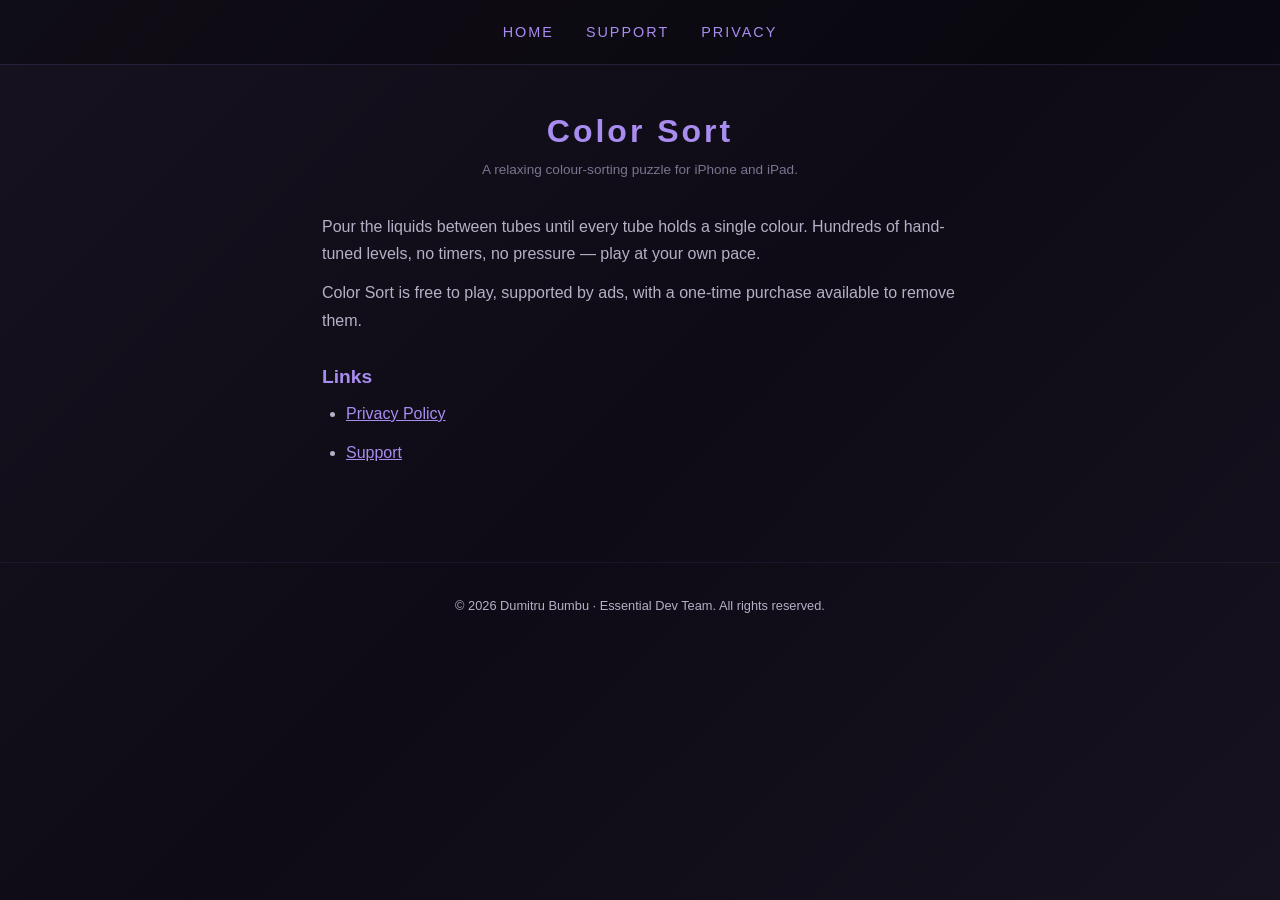
==== index.html @ 9818a01c "Color Sort website: privacy policy, support, home" ====
<!DOCTYPE html>
<html lang="en">
<head>
    <meta charset="UTF-8">
    <meta name="viewport" content="width=device-width, initial-scale=1.0">
    <title>Color Sort</title>
<style>
        * { margin: 0; padding: 0; box-sizing: border-box; }
        body {
            font-family: -apple-system, BlinkMacSystemFont, 'Segoe UI', Helvetica, Arial, sans-serif;
            background: linear-gradient(135deg, #16121f 0%, #0e0b16 50%, #16121f 100%);
            color: #e9e4f2;
            min-height: 100vh;
        }
        nav {
            display: flex; justify-content: center; gap: 2rem; padding: 1.5rem;
            background: rgba(0,0,0,0.3); border-bottom: 1px solid rgba(140,110,220,0.2);
        }
        nav a {
            color: #a98cf0; text-decoration: none; font-size: 0.9rem;
            letter-spacing: 2px; text-transform: uppercase;
        }
        nav a:hover { color: #e9e4f2; }
        .content { max-width: 700px; margin: 0 auto; padding: 3rem 2rem; }
        h1 { font-size: 2rem; color: #a98cf0; letter-spacing: 3px; margin-bottom: 0.5rem; text-align: center; }
        .updated { text-align: center; color: #7c7490; font-size: 0.85rem; margin-bottom: 2rem; }
        h2 { font-size: 1.2rem; color: #a98cf0; margin: 2rem 0 0.75rem; }
        p, li { color: #b6b0c6; line-height: 1.7; margin-bottom: 0.75rem; }
        ul { padding-left: 1.5rem; margin-bottom: 1rem; }
        a { color: #a98cf0; }
        footer {
            text-align: center; padding: 2rem; color: #7c7490; font-size: 0.8rem;
            border-top: 1px solid rgba(140,110,220,0.1); margin-top: 2rem;
        }
        footer a { color: #a98cf0; text-decoration: none; }
    </style>
</head>
<body>
    <nav>
        <a href="index.html">Home</a>
        <a href="support.html">Support</a>
        <a href="privacy.html">Privacy</a>
    </nav>

    <div class="content">
        <h1>Color Sort</h1>
        <p class="updated">A relaxing colour-sorting puzzle for iPhone and iPad.</p>
        <p>Pour the liquids between tubes until every tube holds a single colour. Hundreds of hand-tuned levels, no timers, no pressure — play at your own pace.</p>
        <p>Color Sort is free to play, supported by ads, with a one-time purchase available to remove them.</p>
        <h2>Links</h2>
        <ul>
            <li><a href="privacy.html">Privacy Policy</a></li>
            <li><a href="support.html">Support</a></li>
        </ul>
    </div>
    <footer>
        <p>&copy; 2026 Dumitru Bumbu &middot; Essential Dev Team. All rights reserved.</p>
    </footer>

</body>
</html>
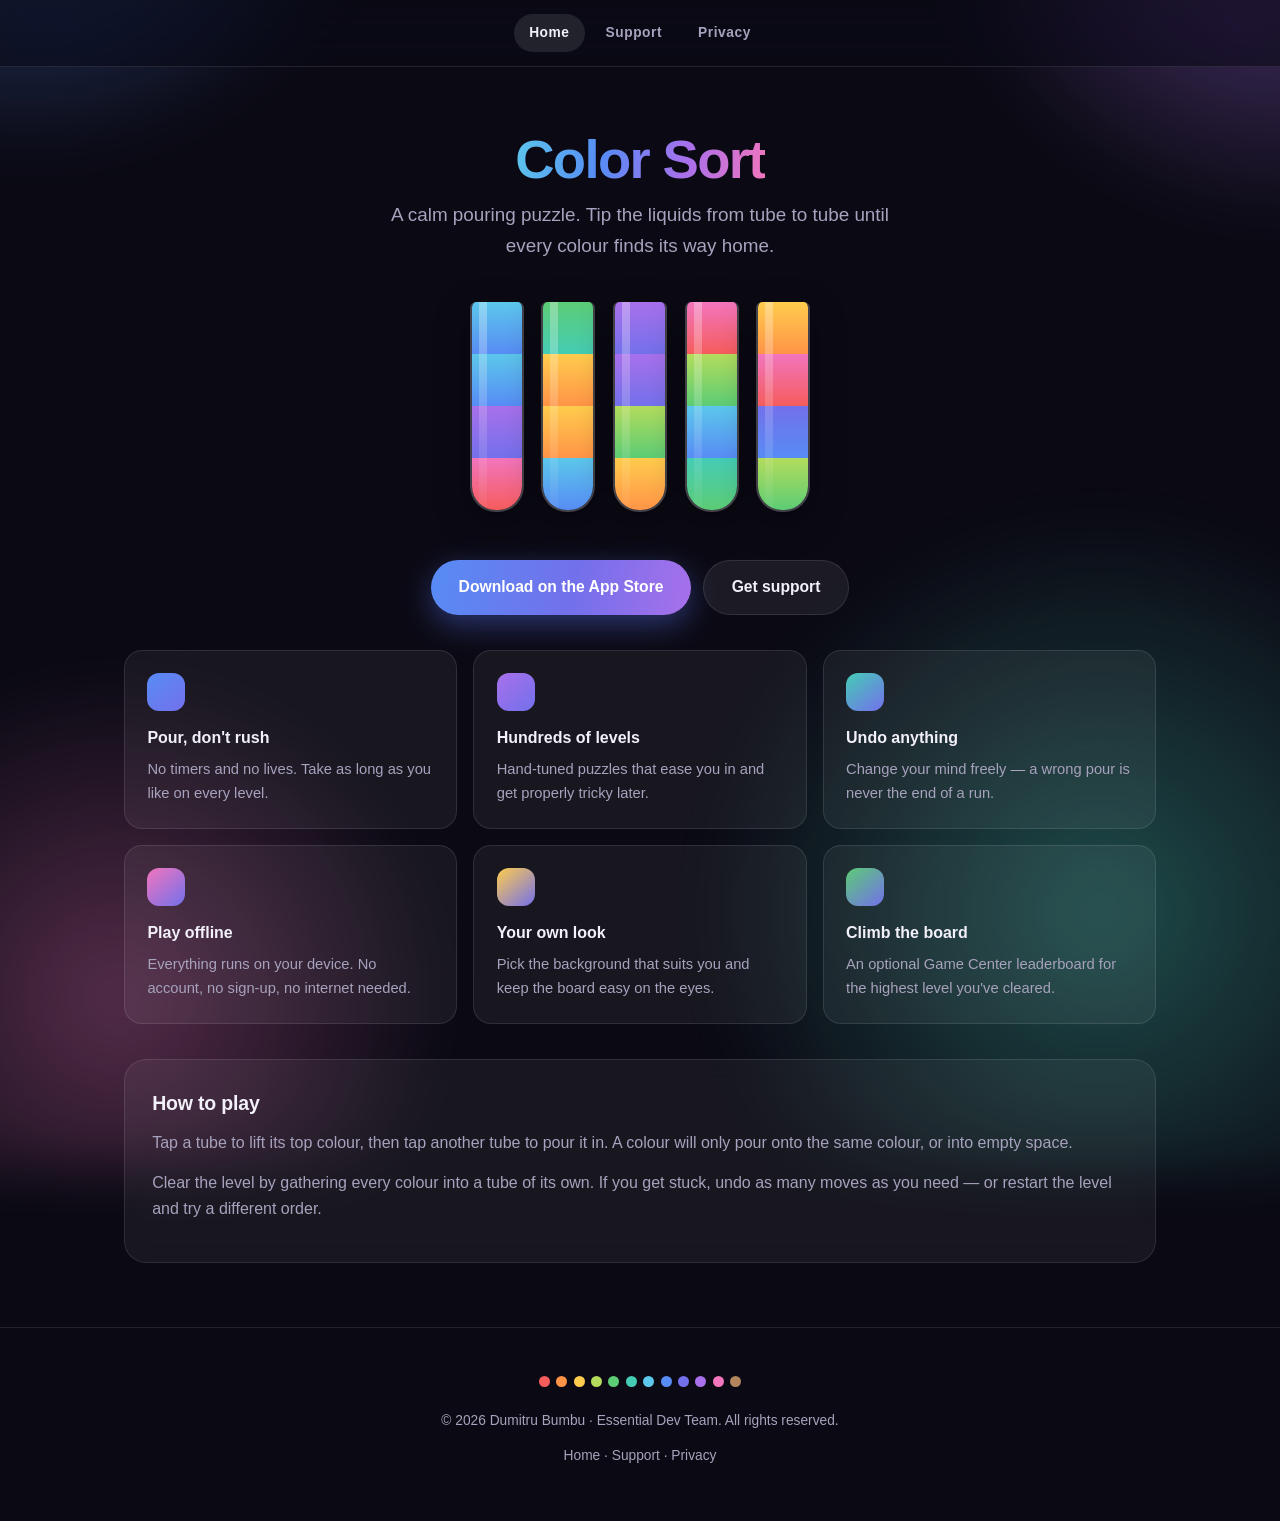
==== commit d20f3765: "Redesign site: shared stylesheet, animated hero tubes, colour-glow background" ====
--- a/index.html
+++ b/index.html
@@ -1,61 +1,44 @@
 <!DOCTYPE html>
 <html lang="en">
 <head>
-    <meta charset="UTF-8">
-    <meta name="viewport" content="width=device-width, initial-scale=1.0">
-    <title>Color Sort</title>
-<style>
-        * { margin: 0; padding: 0; box-sizing: border-box; }
-        body {
-            font-family: -apple-system, BlinkMacSystemFont, 'Segoe UI', Helvetica, Arial, sans-serif;
-            background: linear-gradient(135deg, #16121f 0%, #0e0b16 50%, #16121f 100%);
-            color: #e9e4f2;
-            min-height: 100vh;
-        }
-        nav {
-            display: flex; justify-content: center; gap: 2rem; padding: 1.5rem;
-            background: rgba(0,0,0,0.3); border-bottom: 1px solid rgba(140,110,220,0.2);
-        }
-        nav a {
-            color: #a98cf0; text-decoration: none; font-size: 0.9rem;
-            letter-spacing: 2px; text-transform: uppercase;
-        }
-        nav a:hover { color: #e9e4f2; }
-        .content { max-width: 700px; margin: 0 auto; padding: 3rem 2rem; }
-        h1 { font-size: 2rem; color: #a98cf0; letter-spacing: 3px; margin-bottom: 0.5rem; text-align: center; }
-        .updated { text-align: center; color: #7c7490; font-size: 0.85rem; margin-bottom: 2rem; }
-        h2 { font-size: 1.2rem; color: #a98cf0; margin: 2rem 0 0.75rem; }
-        p, li { color: #b6b0c6; line-height: 1.7; margin-bottom: 0.75rem; }
-        ul { padding-left: 1.5rem; margin-bottom: 1rem; }
-        a { color: #a98cf0; }
-        footer {
-            text-align: center; padding: 2rem; color: #7c7490; font-size: 0.8rem;
-            border-top: 1px solid rgba(140,110,220,0.1); margin-top: 2rem;
-        }
-        footer a { color: #a98cf0; text-decoration: none; }
-    </style>
+<meta charset="UTF-8">
+<meta name="viewport" content="width=device-width, initial-scale=1">
+<title>Color Sort — a calm pouring puzzle</title>
+<meta name="description" content="Pour the liquids from tube to tube until every colour finds its way home. Hundreds of levels, no timers, playable offline.">
+<meta name="theme-color" content="#0b0a14">
+<meta property="og:title" content="Color Sort — a calm pouring puzzle">
+<meta property="og:description" content="Pour the liquids from tube to tube until every colour finds its way home. Hundreds of levels, no timers, playable offline.">
+<meta property="og:type" content="website">
+<link rel="stylesheet" href="style.css">
 </head>
 <body>
-    <nav>
-        <a href="index.html">Home</a>
-        <a href="support.html">Support</a>
-        <a href="privacy.html">Privacy</a>
-    </nav>
+<nav><a href="index.html" class="active">Home</a><a href="support.html">Support</a><a href="privacy.html">Privacy</a></nav>
+<div class="content wide">
+  <h1><span class="grad">Color Sort</span></h1>
+  <p class="lede">A calm pouring puzzle. Tip the liquids from tube to tube until every colour finds its way home.</p>
+  <div class="tubes" aria-hidden="true">
+    <div class="tube"><i style="background:linear-gradient(var(--cyan),var(--blue))"></i><i style="background:linear-gradient(var(--cyan),var(--blue))"></i><i style="background:linear-gradient(var(--purple),var(--indigo))"></i><i style="background:linear-gradient(var(--pink),var(--red))"></i></div>
+    <div class="tube"><i style="background:linear-gradient(var(--green),var(--teal))"></i><i style="background:linear-gradient(var(--amber),var(--orange))"></i><i style="background:linear-gradient(var(--amber),var(--orange))"></i><i style="background:linear-gradient(var(--cyan),var(--blue))"></i></div>
+    <div class="tube"><i style="background:linear-gradient(var(--purple),var(--indigo))"></i><i style="background:linear-gradient(var(--purple),var(--indigo))"></i><i style="background:linear-gradient(var(--lime),var(--green))"></i><i style="background:linear-gradient(var(--amber),var(--orange))"></i></div>
+    <div class="tube"><i style="background:linear-gradient(var(--pink),var(--red))"></i><i style="background:linear-gradient(var(--lime),var(--green))"></i><i style="background:linear-gradient(var(--cyan),var(--blue))"></i><i style="background:linear-gradient(var(--teal),var(--green))"></i></div>
+    <div class="tube"><i style="background:linear-gradient(var(--amber),var(--orange))"></i><i style="background:linear-gradient(var(--pink),var(--red))"></i><i style="background:linear-gradient(var(--indigo),var(--blue))"></i><i style="background:linear-gradient(var(--lime),var(--green))"></i></div>
+  </div>
 
-    <div class="content">
-        <h1>Color Sort</h1>
-        <p class="updated">A relaxing colour-sorting puzzle for iPhone and iPad.</p>
-        <p>Pour the liquids between tubes until every tube holds a single colour. Hundreds of hand-tuned levels, no timers, no pressure — play at your own pace.</p>
-        <p>Color Sort is free to play, supported by ads, with a one-time purchase available to remove them.</p>
-        <h2>Links</h2>
-        <ul>
-            <li><a href="privacy.html">Privacy Policy</a></li>
-            <li><a href="support.html">Support</a></li>
-        </ul>
-    </div>
-    <footer>
-        <p>&copy; 2026 Dumitru Bumbu &middot; Essential Dev Team. All rights reserved.</p>
-    </footer>
-
+  <div class="cta">
+    <a class="btn btn-primary" href="https://apps.apple.com/app/id6782551222">Download on the App Store</a>
+    <a class="btn btn-ghost" href="support.html">Get support</a>
+  </div>
+  <div class="grid"><div class="feat"><div class="dot" style="background:linear-gradient(140deg,var(--blue),var(--indigo))"></div><h3>Pour, don't rush</h3><p>No timers and no lives. Take as long as you like on every level.</p></div><div class="feat"><div class="dot" style="background:linear-gradient(140deg,var(--purple),var(--indigo))"></div><h3>Hundreds of levels</h3><p>Hand-tuned puzzles that ease you in and get properly tricky later.</p></div><div class="feat"><div class="dot" style="background:linear-gradient(140deg,var(--teal),var(--indigo))"></div><h3>Undo anything</h3><p>Change your mind freely — a wrong pour is never the end of a run.</p></div><div class="feat"><div class="dot" style="background:linear-gradient(140deg,var(--pink),var(--indigo))"></div><h3>Play offline</h3><p>Everything runs on your device. No account, no sign-up, no internet needed.</p></div><div class="feat"><div class="dot" style="background:linear-gradient(140deg,var(--amber),var(--indigo))"></div><h3>Your own look</h3><p>Pick the background that suits you and keep the board easy on the eyes.</p></div><div class="feat"><div class="dot" style="background:linear-gradient(140deg,var(--green),var(--indigo))"></div><h3>Climb the board</h3><p>An optional Game Center leaderboard for the highest level you've cleared.</p></div></div>
+  <div class="card">
+    <h2>How to play</h2>
+    <p>Tap a tube to lift its top colour, then tap another tube to pour it in. A colour will only pour onto the same colour, or into empty space.</p>
+    <p>Clear the level by gathering every colour into a tube of its own. If you get stuck, undo as many moves as you need — or restart the level and try a different order.</p>
+  </div>
+</div>
+<footer>
+  <div class="swatches"><span style="background:var(--red)"></span><span style="background:var(--orange)"></span><span style="background:var(--amber)"></span><span style="background:var(--lime)"></span><span style="background:var(--green)"></span><span style="background:var(--teal)"></span><span style="background:var(--cyan)"></span><span style="background:var(--blue)"></span><span style="background:var(--indigo)"></span><span style="background:var(--purple)"></span><span style="background:var(--pink)"></span><span style="background:var(--brown)"></span></div>
+  <p>&copy; 2026 Dumitru Bumbu &middot; Essential Dev Team. All rights reserved.</p>
+  <p style="margin-top:.5rem"><a href="index.html">Home</a> &middot; <a href="support.html">Support</a> &middot; <a href="privacy.html">Privacy</a></p>
+</footer>
 </body>
 </html>
--- a/style.css
+++ b/style.css
@@ -0,0 +1,143 @@
+/* Color Sort — shared styles. Palette lifted from LiquidColor.swift. */
+:root {
+    --red:#f55c5c; --orange:#ff9447; --amber:#ffcc4d; --lime:#b3dc5c;
+    --green:#5ccc75; --teal:#45ccb5; --cyan:#5cc7eb; --blue:#578cf5;
+    --indigo:#7370eb; --purple:#a870eb; --pink:#f275bd; --brown:#b3855c;
+    --accent:#3b73f2;
+    --bg:#0b0a14; --bg-2:#141126; --card:rgba(255,255,255,.055);
+    --line:rgba(255,255,255,.10);
+    --text:#f2f0f8; --muted:#a7a2bd; --faint:#736e8c;
+    --radius:22px;
+    --font:-apple-system,BlinkMacSystemFont,'SF Pro Display','Segoe UI',Inter,Roboto,Helvetica,Arial,sans-serif;
+}
+*{margin:0;padding:0;box-sizing:border-box}
+html{scroll-behavior:smooth;-webkit-text-size-adjust:100%}
+html{background:var(--bg)}   /* bg lives on html so body::before glows stay visible */
+body{
+    font-family:var(--font);background:transparent;color:var(--text);
+    line-height:1.65;min-height:100vh;overflow-x:hidden;
+    -webkit-font-smoothing:antialiased;
+}
+/* soft colour glows behind everything */
+body::before{
+    content:'';position:fixed;inset:-30vh -10vw;z-index:-1;pointer-events:none;
+    background:
+        radial-gradient(46vw 46vw at 10% 4%, rgba(87,140,245,.55), transparent 64%),
+        radial-gradient(42vw 42vw at 92% 10%, rgba(168,112,235,.50), transparent 66%),
+        radial-gradient(46vw 46vw at 80% 82%, rgba(69,204,181,.34), transparent 68%),
+        radial-gradient(38vw 38vw at 16% 88%, rgba(242,117,189,.32), transparent 68%);
+    filter:blur(26px);animation:drift 26s ease-in-out infinite alternate;
+}
+@keyframes drift{
+    from{transform:translate3d(0,0,0) scale(1)}
+    to{transform:translate3d(0,-3%,0) scale(1.07)}
+}
+
+/* ---------- nav ---------- */
+nav{
+    position:sticky;top:0;z-index:50;display:flex;align-items:center;
+    justify-content:center;gap:.35rem;padding:.85rem 1rem;
+    background:rgba(11,10,20,.62);backdrop-filter:blur(18px) saturate(1.5);
+    -webkit-backdrop-filter:blur(18px) saturate(1.5);
+    border-bottom:1px solid var(--line);
+}
+nav a{
+    color:var(--muted);text-decoration:none;font-size:.86rem;font-weight:600;
+    letter-spacing:.04em;padding:.5rem .95rem;border-radius:999px;
+    transition:color .2s,background .2s;
+}
+nav a:hover{color:var(--text);background:rgba(255,255,255,.07)}
+nav a.active{color:var(--text);background:rgba(255,255,255,.10)}
+
+/* ---------- layout ---------- */
+.content{max-width:760px;margin:0 auto;padding:4rem 1.5rem 1rem}
+.wide{max-width:1080px}
+h1{
+    font-size:clamp(2.1rem,6vw,3.4rem);font-weight:800;letter-spacing:-.03em;
+    line-height:1.08;text-align:center;margin-bottom:.6rem;
+}
+.grad{
+    background:linear-gradient(100deg,var(--cyan),var(--blue) 35%,var(--purple) 68%,var(--pink));
+    -webkit-background-clip:text;background-clip:text;color:transparent;
+}
+.updated,.lede{text-align:center;color:var(--muted);margin-bottom:2.5rem}
+.lede{font-size:clamp(1rem,2.4vw,1.18rem);max-width:34rem;margin-inline:auto}
+h2{
+    font-size:1.22rem;font-weight:700;letter-spacing:-.01em;
+    margin:2.4rem 0 .7rem;color:var(--text);
+}
+p,li{color:var(--muted);margin-bottom:.8rem}
+strong{color:var(--text);font-weight:650}
+ul{padding-left:1.3rem;margin-bottom:1.1rem}
+li::marker{color:var(--faint)}
+a{color:var(--blue);text-decoration:none}
+a:hover{text-decoration:underline}
+
+/* ---------- cards ---------- */
+.card{
+    background:var(--card);border:1px solid var(--line);border-radius:var(--radius);
+    padding:1.7rem;backdrop-filter:blur(12px);-webkit-backdrop-filter:blur(12px);
+}
+.card h2:first-child{margin-top:0}
+.grid{display:grid;gap:1rem;grid-template-columns:repeat(auto-fit,minmax(290px,1fr));margin:2.2rem 0}
+.feat{
+    background:var(--card);border:1px solid var(--line);border-radius:18px;padding:1.4rem;
+    transition:transform .25s ease,border-color .25s ease;
+}
+.feat:hover{transform:translateY(-4px);border-color:rgba(255,255,255,.2)}
+.feat .dot{width:38px;height:38px;border-radius:12px;margin-bottom:.85rem}
+.feat h3{font-size:1rem;font-weight:700;margin-bottom:.35rem;color:var(--text)}
+.feat p{font-size:.92rem;margin:0}
+
+/* ---------- hero tubes ---------- */
+.tubes{
+    display:flex;justify-content:center;align-items:flex-end;gap:clamp(.5rem,2.4vw,1.1rem);
+    margin:2.5rem 0 3rem;height:210px;
+}
+.tube{
+    position:relative;width:clamp(38px,9vw,54px);height:100%;
+    border:2px solid rgba(255,255,255,.20);border-top:none;
+    border-radius:6px 6px 26px 26px;overflow:hidden;
+    background:rgba(255,255,255,.045);
+    box-shadow:inset 0 -14px 26px rgba(0,0,0,.28), 0 12px 34px rgba(0,0,0,.4);
+    animation:bob 4.6s ease-in-out infinite;
+}
+.tube::after{ /* glass highlight */
+    content:'';position:absolute;top:0;left:14%;width:16%;height:100%;
+    background:linear-gradient(rgba(255,255,255,.30),rgba(255,255,255,.04));
+}
+.tube i{display:block;width:100%;height:25%;animation:fill 3.2s cubic-bezier(.5,0,.2,1) backwards}
+.tube:nth-child(2){animation-delay:.35s} .tube:nth-child(3){animation-delay:.7s}
+.tube:nth-child(4){animation-delay:1.05s} .tube:nth-child(5){animation-delay:1.4s}
+@keyframes bob{0%,100%{transform:translateY(0)}50%{transform:translateY(-9px)}}
+@keyframes fill{from{height:0}to{height:25%}}
+
+/* ---------- buttons ---------- */
+.cta{display:flex;gap:.8rem;justify-content:center;flex-wrap:wrap;margin-top:.5rem}
+.btn{
+    display:inline-flex;align-items:center;gap:.5rem;padding:.85rem 1.7rem;
+    border-radius:999px;font-weight:650;font-size:.98rem;text-decoration:none;
+    transition:transform .2s,box-shadow .2s,background .2s;
+}
+.btn:hover{text-decoration:none;transform:translateY(-2px)}
+.btn-primary{
+    background:linear-gradient(100deg,var(--blue),var(--indigo) 55%,var(--purple));
+    color:#fff;box-shadow:0 10px 30px rgba(87,112,235,.42);
+}
+.btn-primary:hover{box-shadow:0 14px 38px rgba(87,112,235,.55)}
+.btn-ghost{background:rgba(255,255,255,.07);color:var(--text);border:1px solid var(--line)}
+.btn-ghost:hover{background:rgba(255,255,255,.12)}
+
+/* ---------- footer ---------- */
+footer{
+    text-align:center;padding:3rem 1.5rem 2.5rem;color:var(--faint);font-size:.86rem;
+    border-top:1px solid var(--line);margin-top:3rem;
+}
+footer a{color:var(--muted)}
+.swatches{display:flex;justify-content:center;gap:.4rem;margin-bottom:1.4rem}
+.swatches span{width:11px;height:11px;border-radius:50%}
+
+@media (prefers-reduced-motion:reduce){
+    *,*::before,*::after{animation:none!important;transition:none!important}
+    html{scroll-behavior:auto}
+}
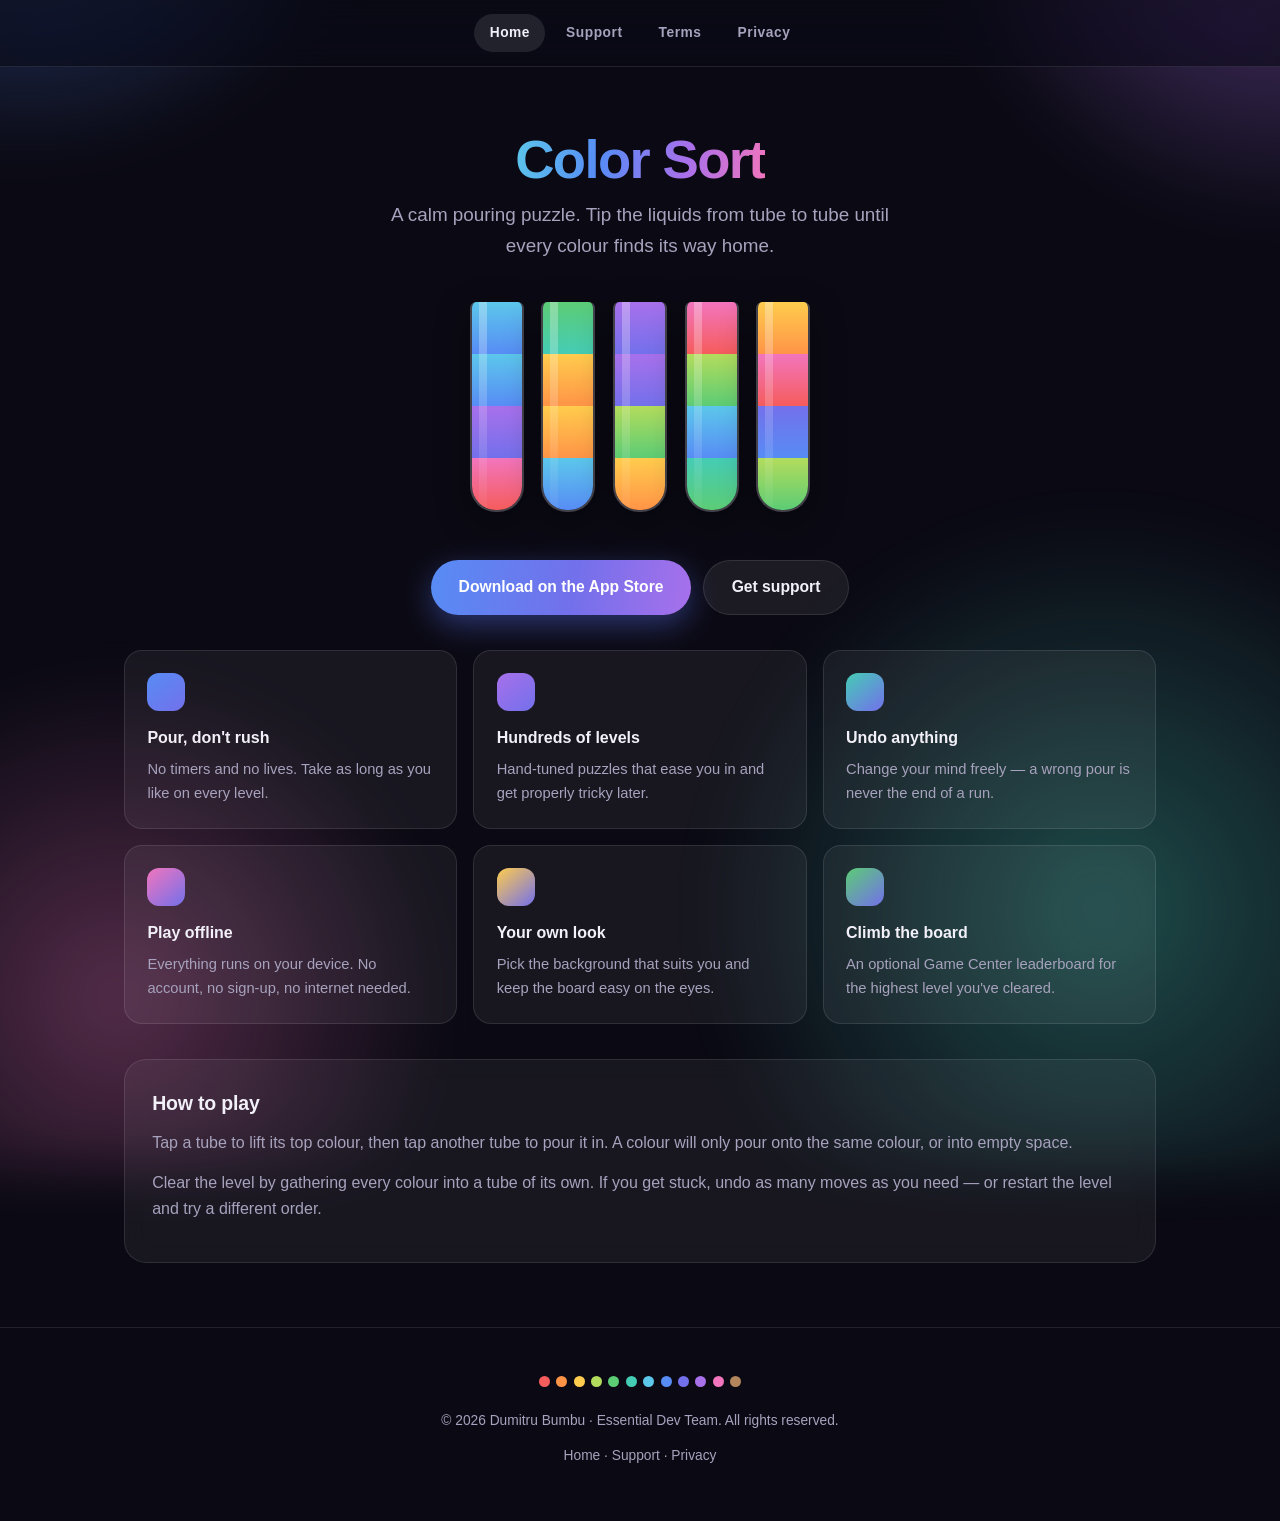
==== commit c6dea6b8: "Add Terms of Use page; add Terms to nav" ====
--- a/index.html
+++ b/index.html
@@ -12,7 +12,7 @@
 <link rel="stylesheet" href="style.css">
 </head>
 <body>
-<nav><a href="index.html" class="active">Home</a><a href="support.html">Support</a><a href="privacy.html">Privacy</a></nav>
+<nav><a href="index.html" class="active">Home</a><a href="support.html">Support</a><a href="terms.html">Terms</a><a href="privacy.html">Privacy</a></nav>
 <div class="content wide">
   <h1><span class="grad">Color Sort</span></h1>
   <p class="lede">A calm pouring puzzle. Tip the liquids from tube to tube until every colour finds its way home.</p>
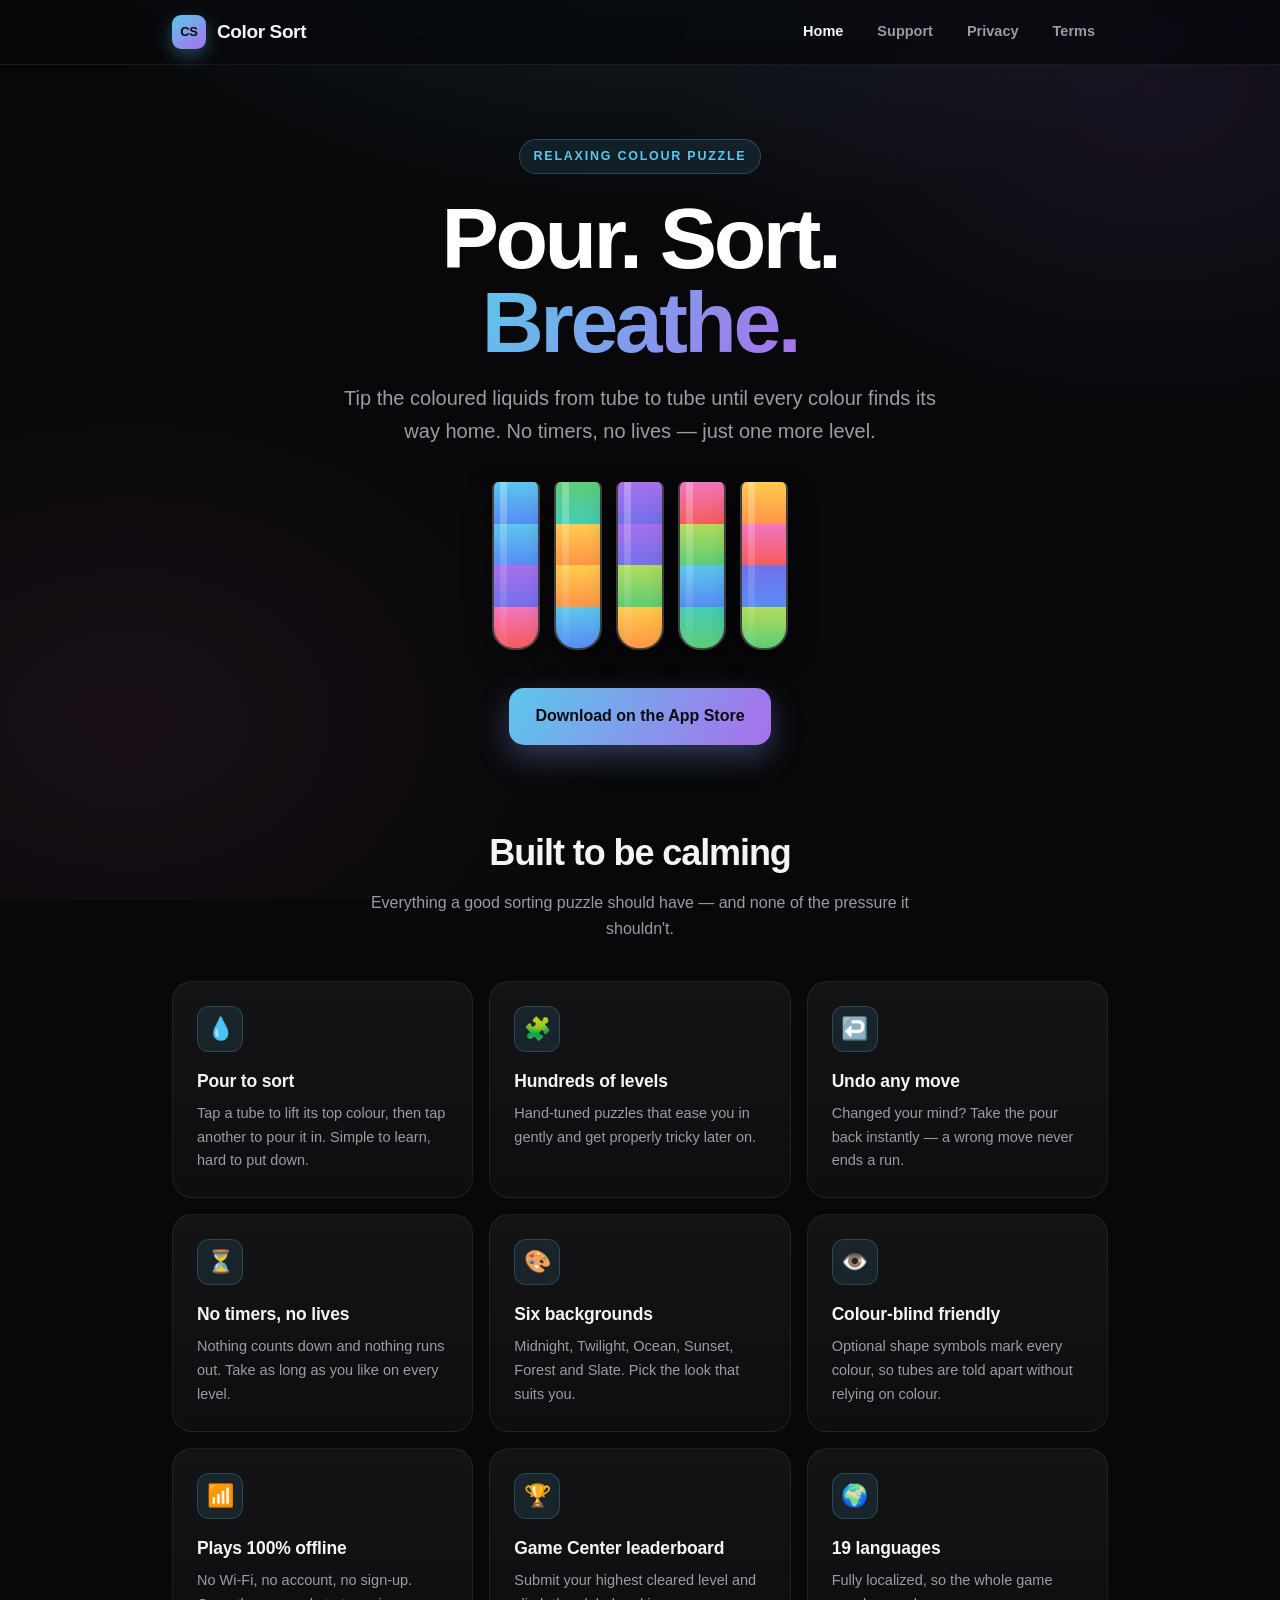
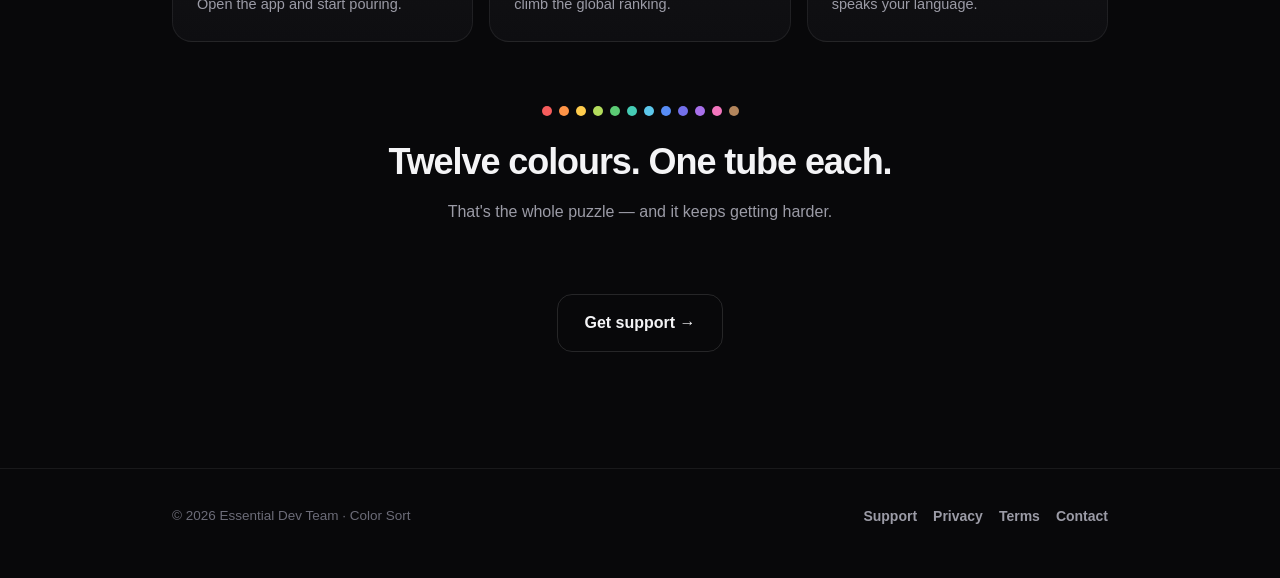
==== commit d67e1adb: "Rebuild site on the 2048 template: brand nav, hero, feature grid, article pages" ====
--- a/index.html
+++ b/index.html
@@ -2,43 +2,58 @@
 <html lang="en">
 <head>
 <meta charset="UTF-8">
-<meta name="viewport" content="width=device-width, initial-scale=1">
-<title>Color Sort — a calm pouring puzzle</title>
-<meta name="description" content="Pour the liquids from tube to tube until every colour finds its way home. Hundreds of levels, no timers, playable offline.">
-<meta name="theme-color" content="#0b0a14">
-<meta property="og:title" content="Color Sort — a calm pouring puzzle">
-<meta property="og:description" content="Pour the liquids from tube to tube until every colour finds its way home. Hundreds of levels, no timers, playable offline.">
+<meta name="viewport" content="width=device-width, initial-scale=1.0">
+<title>Color Sort — a relaxing colour pouring puzzle</title>
+<meta name="description" content="Pour the coloured liquids from tube to tube until every colour finds its way home. Hundreds of levels, no timers, colour-blind friendly, 19 languages, plays offline.">
+<meta name="theme-color" content="#08080a">
+<meta property="og:title" content="Color Sort — a relaxing colour pouring puzzle">
+<meta property="og:description" content="Pour the coloured liquids from tube to tube until every colour finds its way home. Hundreds of levels, no timers, colour-blind friendly, 19 languages, plays offline.">
 <meta property="og:type" content="website">
 <link rel="stylesheet" href="style.css">
 </head>
 <body>
-<nav><a href="index.html" class="active">Home</a><a href="support.html">Support</a><a href="terms.html">Terms</a><a href="privacy.html">Privacy</a></nav>
-<div class="content wide">
-  <h1><span class="grad">Color Sort</span></h1>
-  <p class="lede">A calm pouring puzzle. Tip the liquids from tube to tube until every colour finds its way home.</p>
+<nav class="nav"><div class="wrap">
+  <a class="brand" href="index.html"><span class="glyph">CS</span> Color Sort</a>
+  <div class="nav-links"><a href="index.html" class="active">Home</a><a href="support.html">Support</a><a href="privacy.html">Privacy</a><a href="terms.html">Terms</a></div>
+</div></nav>
+<header class="hero"><div class="wrap">
+  <span class="eyebrow">Relaxing Colour Puzzle</span>
+  <h1>Pour. Sort.<br><span class="num">Breathe.</span></h1>
+  <p class="tag">Tip the coloured liquids from tube to tube until every colour finds its way home. No timers, no lives — just one more level.</p>
   <div class="tubes" aria-hidden="true">
     <div class="tube"><i style="background:linear-gradient(var(--cyan),var(--blue))"></i><i style="background:linear-gradient(var(--cyan),var(--blue))"></i><i style="background:linear-gradient(var(--purple),var(--indigo))"></i><i style="background:linear-gradient(var(--pink),var(--red))"></i></div>
-    <div class="tube"><i style="background:linear-gradient(var(--green),var(--teal))"></i><i style="background:linear-gradient(var(--amber),var(--orange))"></i><i style="background:linear-gradient(var(--amber),var(--orange))"></i><i style="background:linear-gradient(var(--cyan),var(--blue))"></i></div>
-    <div class="tube"><i style="background:linear-gradient(var(--purple),var(--indigo))"></i><i style="background:linear-gradient(var(--purple),var(--indigo))"></i><i style="background:linear-gradient(var(--lime),var(--green))"></i><i style="background:linear-gradient(var(--amber),var(--orange))"></i></div>
-    <div class="tube"><i style="background:linear-gradient(var(--pink),var(--red))"></i><i style="background:linear-gradient(var(--lime),var(--green))"></i><i style="background:linear-gradient(var(--cyan),var(--blue))"></i><i style="background:linear-gradient(var(--teal),var(--green))"></i></div>
-    <div class="tube"><i style="background:linear-gradient(var(--amber),var(--orange))"></i><i style="background:linear-gradient(var(--pink),var(--red))"></i><i style="background:linear-gradient(var(--indigo),var(--blue))"></i><i style="background:linear-gradient(var(--lime),var(--green))"></i></div>
+    <div class="tube"><i style="background:linear-gradient(var(--green2),var(--teal))"></i><i style="background:linear-gradient(var(--amber),var(--orange2))"></i><i style="background:linear-gradient(var(--amber),var(--orange2))"></i><i style="background:linear-gradient(var(--cyan),var(--blue))"></i></div>
+    <div class="tube"><i style="background:linear-gradient(var(--purple),var(--indigo))"></i><i style="background:linear-gradient(var(--purple),var(--indigo))"></i><i style="background:linear-gradient(var(--lime),var(--green2))"></i><i style="background:linear-gradient(var(--amber),var(--orange2))"></i></div>
+    <div class="tube"><i style="background:linear-gradient(var(--pink),var(--red))"></i><i style="background:linear-gradient(var(--lime),var(--green2))"></i><i style="background:linear-gradient(var(--cyan),var(--blue))"></i><i style="background:linear-gradient(var(--teal),var(--green2))"></i></div>
+    <div class="tube"><i style="background:linear-gradient(var(--amber),var(--orange2))"></i><i style="background:linear-gradient(var(--pink),var(--red))"></i><i style="background:linear-gradient(var(--indigo),var(--blue))"></i><i style="background:linear-gradient(var(--lime),var(--green2))"></i></div>
   </div>
 
-  <div class="cta">
-    <a class="btn btn-primary" href="https://apps.apple.com/app/id6782551222">Download on the App Store</a>
-    <a class="btn btn-ghost" href="support.html">Get support</a>
+  <div><a class="cta" href="https://apps.apple.com/app/id6782551222">Download on the App Store</a></div>
+</div></header>
+
+<main>
+<section class="section"><div class="wrap">
+  <h2>Built to be calming</h2>
+  <p class="sub">Everything a good sorting puzzle should have — and none of the pressure it shouldn't.</p>
+  <div class="grid"><div class="feat"><div class="ic">💧</div><h3>Pour to sort</h3><p>Tap a tube to lift its top colour, then tap another to pour it in. Simple to learn, hard to put down.</p></div><div class="feat"><div class="ic">🧩</div><h3>Hundreds of levels</h3><p>Hand-tuned puzzles that ease you in gently and get properly tricky later on.</p></div><div class="feat"><div class="ic">↩️</div><h3>Undo any move</h3><p>Changed your mind? Take the pour back instantly — a wrong move never ends a run.</p></div><div class="feat"><div class="ic">⏳</div><h3>No timers, no lives</h3><p>Nothing counts down and nothing runs out. Take as long as you like on every level.</p></div><div class="feat"><div class="ic">🎨</div><h3>Six backgrounds</h3><p>Midnight, Twilight, Ocean, Sunset, Forest and Slate. Pick the look that suits you.</p></div><div class="feat"><div class="ic">👁️</div><h3>Colour-blind friendly</h3><p>Optional shape symbols mark every colour, so tubes are told apart without relying on colour.</p></div><div class="feat"><div class="ic">📶</div><h3>Plays 100% offline</h3><p>No Wi-Fi, no account, no sign-up. Open the app and start pouring.</p></div><div class="feat"><div class="ic">🏆</div><h3>Game Center leaderboard</h3><p>Submit your highest cleared level and climb the global ranking.</p></div><div class="feat"><div class="ic">🌍</div><h3>19 languages</h3><p>Fully localized, so the whole game speaks your language.</p></div></div>
+</div></section>
+
+<section class="section" style="padding-top:8px"><div class="wrap" style="text-align:center">
+  <div class="swatches"><span style="background:var(--red)"></span><span style="background:var(--orange2)"></span><span style="background:var(--amber)"></span><span style="background:var(--lime)"></span><span style="background:var(--green2)"></span><span style="background:var(--teal)"></span><span style="background:var(--cyan)"></span><span style="background:var(--blue)"></span><span style="background:var(--indigo)"></span><span style="background:var(--purple)"></span><span style="background:var(--pink)"></span><span style="background:var(--brown)"></span></div>
+  <h2>Twelve colours. One tube each.</h2>
+  <p class="sub">That's the whole puzzle — and it keeps getting harder.</p>
+  <a class="cta ghost" href="support.html">Get support →</a>
+</div></section>
+</main>
+
+<footer class="footer"><div class="wrap">
+  <div class="copy">&copy; 2026 Essential Dev Team &middot; Color Sort</div>
+  <div class="fl">
+    <a href="support.html">Support</a>
+    <a href="privacy.html">Privacy</a>
+    <a href="terms.html">Terms</a>
+    <a href="mailto:essentialdevteam@gmail.com">Contact</a>
   </div>
-  <div class="grid"><div class="feat"><div class="dot" style="background:linear-gradient(140deg,var(--blue),var(--indigo))"></div><h3>Pour, don't rush</h3><p>No timers and no lives. Take as long as you like on every level.</p></div><div class="feat"><div class="dot" style="background:linear-gradient(140deg,var(--purple),var(--indigo))"></div><h3>Hundreds of levels</h3><p>Hand-tuned puzzles that ease you in and get properly tricky later.</p></div><div class="feat"><div class="dot" style="background:linear-gradient(140deg,var(--teal),var(--indigo))"></div><h3>Undo anything</h3><p>Change your mind freely — a wrong pour is never the end of a run.</p></div><div class="feat"><div class="dot" style="background:linear-gradient(140deg,var(--pink),var(--indigo))"></div><h3>Play offline</h3><p>Everything runs on your device. No account, no sign-up, no internet needed.</p></div><div class="feat"><div class="dot" style="background:linear-gradient(140deg,var(--amber),var(--indigo))"></div><h3>Your own look</h3><p>Pick the background that suits you and keep the board easy on the eyes.</p></div><div class="feat"><div class="dot" style="background:linear-gradient(140deg,var(--green),var(--indigo))"></div><h3>Climb the board</h3><p>An optional Game Center leaderboard for the highest level you've cleared.</p></div></div>
-  <div class="card">
-    <h2>How to play</h2>
-    <p>Tap a tube to lift its top colour, then tap another tube to pour it in. A colour will only pour onto the same colour, or into empty space.</p>
-    <p>Clear the level by gathering every colour into a tube of its own. If you get stuck, undo as many moves as you need — or restart the level and try a different order.</p>
-  </div>
-</div>
-<footer>
-  <div class="swatches"><span style="background:var(--red)"></span><span style="background:var(--orange)"></span><span style="background:var(--amber)"></span><span style="background:var(--lime)"></span><span style="background:var(--green)"></span><span style="background:var(--teal)"></span><span style="background:var(--cyan)"></span><span style="background:var(--blue)"></span><span style="background:var(--indigo)"></span><span style="background:var(--purple)"></span><span style="background:var(--pink)"></span><span style="background:var(--brown)"></span></div>
-  <p>&copy; 2026 Dumitru Bumbu &middot; Essential Dev Team. All rights reserved.</p>
-  <p style="margin-top:.5rem"><a href="index.html">Home</a> &middot; <a href="support.html">Support</a> &middot; <a href="privacy.html">Privacy</a></p>
-</footer>
+</div></footer>
 </body>
 </html>
--- a/style.css
+++ b/style.css
@@ -1,143 +1,121 @@
-/* Color Sort — shared styles. Palette lifted from LiquidColor.swift. */
-:root {
-    --red:#f55c5c; --orange:#ff9447; --amber:#ffcc4d; --lime:#b3dc5c;
-    --green:#5ccc75; --teal:#45ccb5; --cyan:#5cc7eb; --blue:#578cf5;
-    --indigo:#7370eb; --purple:#a870eb; --pink:#f275bd; --brown:#b3855c;
-    --accent:#3b73f2;
-    --bg:#0b0a14; --bg-2:#141126; --card:rgba(255,255,255,.055);
-    --line:rgba(255,255,255,.10);
-    --text:#f2f0f8; --muted:#a7a2bd; --faint:#736e8c;
-    --radius:22px;
-    --font:-apple-system,BlinkMacSystemFont,'SF Pro Display','Segoe UI',Inter,Roboto,Helvetica,Arial,sans-serif;
+/* ===== Color Sort · site styles =====
+   Same structure as the 2048 site; palette lifted from LiquidColor.swift. */
+:root{
+  --bg:#08080a; --bg2:#0e0e11; --card:#141417; --card2:#1a1a1f;
+  --border:rgba(255,255,255,.07); --border2:rgba(255,255,255,.12);
+  --text:#f4f4f6; --muted:#9b9ba6; --faint:#6c6c78;
+  --gold:#5cc7eb; --orange:#a870eb; --green:#5ccc75;   /* accent pair: cyan -> purple */
+  --radius:20px; --radius-sm:14px; --max:980px;
+  --shadow:0 18px 50px rgba(0,0,0,.55);
+  --red:#f55c5c; --orange2:#ff9447; --amber:#ffcc4d; --lime:#b3dc5c;
+  --green2:#5ccc75; --teal:#45ccb5; --cyan:#5cc7eb; --blue:#578cf5;
+  --indigo:#7370eb; --purple:#a870eb; --pink:#f275bd; --brown:#b3855c;
 }
 *{margin:0;padding:0;box-sizing:border-box}
-html{scroll-behavior:smooth;-webkit-text-size-adjust:100%}
-html{background:var(--bg)}   /* bg lives on html so body::before glows stay visible */
+html{scroll-behavior:smooth}
 body{
-    font-family:var(--font);background:transparent;color:var(--text);
-    line-height:1.65;min-height:100vh;overflow-x:hidden;
-    -webkit-font-smoothing:antialiased;
+  font-family:-apple-system,BlinkMacSystemFont,"SF Pro Display","Segoe UI",Roboto,Helvetica,Arial,sans-serif;
+  background:var(--bg); color:var(--text); line-height:1.65; -webkit-font-smoothing:antialiased;
+  background-image:
+    radial-gradient(900px 500px at 50% -120px, rgba(92,199,235,.12), transparent 70%),
+    radial-gradient(700px 500px at 90% 10%, rgba(168,112,235,.10), transparent 70%),
+    radial-gradient(700px 520px at 10% 80%, rgba(242,117,189,.07), transparent 70%);
+  background-attachment:fixed;
 }
-/* soft colour glows behind everything */
-body::before{
-    content:'';position:fixed;inset:-30vh -10vw;z-index:-1;pointer-events:none;
-    background:
-        radial-gradient(46vw 46vw at 10% 4%, rgba(87,140,245,.55), transparent 64%),
-        radial-gradient(42vw 42vw at 92% 10%, rgba(168,112,235,.50), transparent 66%),
-        radial-gradient(46vw 46vw at 80% 82%, rgba(69,204,181,.34), transparent 68%),
-        radial-gradient(38vw 38vw at 16% 88%, rgba(242,117,189,.32), transparent 68%);
-    filter:blur(26px);animation:drift 26s ease-in-out infinite alternate;
-}
-@keyframes drift{
-    from{transform:translate3d(0,0,0) scale(1)}
-    to{transform:translate3d(0,-3%,0) scale(1.07)}
-}
+a{color:inherit;text-decoration:none}
+.wrap{max-width:var(--max);margin:0 auto;padding:0 22px}
 
-/* ---------- nav ---------- */
-nav{
-    position:sticky;top:0;z-index:50;display:flex;align-items:center;
-    justify-content:center;gap:.35rem;padding:.85rem 1rem;
-    background:rgba(11,10,20,.62);backdrop-filter:blur(18px) saturate(1.5);
-    -webkit-backdrop-filter:blur(18px) saturate(1.5);
-    border-bottom:1px solid var(--line);
-}
-nav a{
-    color:var(--muted);text-decoration:none;font-size:.86rem;font-weight:600;
-    letter-spacing:.04em;padding:.5rem .95rem;border-radius:999px;
-    transition:color .2s,background .2s;
-}
-nav a:hover{color:var(--text);background:rgba(255,255,255,.07)}
-nav a.active{color:var(--text);background:rgba(255,255,255,.10)}
+/* nav */
+.nav{position:sticky;top:0;z-index:50;backdrop-filter:saturate(160%) blur(14px);
+  background:rgba(8,8,10,.72);border-bottom:1px solid var(--border)}
+.nav .wrap{display:flex;align-items:center;justify-content:space-between;height:64px}
+.brand{display:flex;align-items:center;gap:11px;font-weight:800;letter-spacing:-.02em;font-size:19px}
+.brand .glyph{width:34px;height:34px;border-radius:9px;display:grid;place-items:center;
+  background:linear-gradient(145deg,var(--cyan),var(--purple));color:#0b0a14;font-weight:900;font-size:13px;
+  box-shadow:0 6px 18px rgba(92,199,235,.35)}
+.nav-links{display:flex;gap:8px;align-items:center}
+.nav-links a{padding:8px 13px;border-radius:10px;color:var(--muted);font-size:14.5px;font-weight:600;transition:.2s}
+.nav-links a:hover{color:var(--text);background:rgba(255,255,255,.05)}
+.nav-links a.active{color:var(--text)}
 
-/* ---------- layout ---------- */
-.content{max-width:760px;margin:0 auto;padding:4rem 1.5rem 1rem}
-.wide{max-width:1080px}
-h1{
-    font-size:clamp(2.1rem,6vw,3.4rem);font-weight:800;letter-spacing:-.03em;
-    line-height:1.08;text-align:center;margin-bottom:.6rem;
-}
-.grad{
-    background:linear-gradient(100deg,var(--cyan),var(--blue) 35%,var(--purple) 68%,var(--pink));
-    -webkit-background-clip:text;background-clip:text;color:transparent;
-}
-.updated,.lede{text-align:center;color:var(--muted);margin-bottom:2.5rem}
-.lede{font-size:clamp(1rem,2.4vw,1.18rem);max-width:34rem;margin-inline:auto}
-h2{
-    font-size:1.22rem;font-weight:700;letter-spacing:-.01em;
-    margin:2.4rem 0 .7rem;color:var(--text);
-}
-p,li{color:var(--muted);margin-bottom:.8rem}
-strong{color:var(--text);font-weight:650}
-ul{padding-left:1.3rem;margin-bottom:1.1rem}
-li::marker{color:var(--faint)}
-a{color:var(--blue);text-decoration:none}
-a:hover{text-decoration:underline}
+/* hero */
+.hero{text-align:center;padding:74px 0 22px}
+.eyebrow{display:inline-block;font-size:12.5px;font-weight:700;letter-spacing:.14em;text-transform:uppercase;
+  color:var(--cyan);background:rgba(92,199,235,.10);border:1px solid rgba(92,199,235,.25);
+  padding:6px 14px;border-radius:999px;margin-bottom:22px}
+.hero h1{font-size:clamp(44px,9vw,86px);font-weight:900;letter-spacing:-.04em;line-height:.98;color:#fff}
+.hero h1 .num{background:linear-gradient(120deg,var(--cyan),var(--purple));-webkit-background-clip:text;background-clip:text;-webkit-text-fill-color:transparent}
+.hero p.tag{font-size:clamp(16px,2.4vw,20px);color:var(--muted);margin:18px auto 0;max-width:620px}
 
-/* ---------- cards ---------- */
-.card{
-    background:var(--card);border:1px solid var(--line);border-radius:var(--radius);
-    padding:1.7rem;backdrop-filter:blur(12px);-webkit-backdrop-filter:blur(12px);
-}
-.card h2:first-child{margin-top:0}
-.grid{display:grid;gap:1rem;grid-template-columns:repeat(auto-fit,minmax(290px,1fr));margin:2.2rem 0}
-.feat{
-    background:var(--card);border:1px solid var(--line);border-radius:18px;padding:1.4rem;
-    transition:transform .25s ease,border-color .25s ease;
-}
-.feat:hover{transform:translateY(-4px);border-color:rgba(255,255,255,.2)}
-.feat .dot{width:38px;height:38px;border-radius:12px;margin-bottom:.85rem}
-.feat h3{font-size:1rem;font-weight:700;margin-bottom:.35rem;color:var(--text)}
-.feat p{font-size:.92rem;margin:0}
+/* tube strip — the Color Sort equivalent of 2048's tile ramp */
+.tubes{display:flex;gap:clamp(8px,2vw,14px);justify-content:center;align-items:flex-end;margin:34px 0 8px;height:168px}
+.tube{position:relative;width:clamp(34px,7.4vw,48px);height:100%;overflow:hidden;
+  border:2px solid rgba(255,255,255,.20);border-top:none;border-radius:6px 6px 22px 22px;
+  background:rgba(255,255,255,.045);
+  box-shadow:inset 0 -12px 22px rgba(0,0,0,.30), 0 10px 28px rgba(0,0,0,.45);
+  animation:bob 4.6s ease-in-out infinite}
+.tube::after{content:'';position:absolute;top:0;left:14%;width:16%;height:100%;
+  background:linear-gradient(rgba(255,255,255,.28),rgba(255,255,255,.04))}
+.tube i{display:block;width:100%;height:25%;animation:fill 3.2s cubic-bezier(.5,0,.2,1) backwards}
+.tube:nth-child(2){animation-delay:.35s}.tube:nth-child(3){animation-delay:.7s}
+.tube:nth-child(4){animation-delay:1.05s}.tube:nth-child(5){animation-delay:1.4s}
+@keyframes bob{0%,100%{transform:translateY(0)}50%{transform:translateY(-8px)}}
+@keyframes fill{from{height:0}to{height:25%}}
+.swatches{display:flex;justify-content:center;gap:7px;margin-bottom:16px}
+.swatches span{width:10px;height:10px;border-radius:50%}
 
-/* ---------- hero tubes ---------- */
-.tubes{
-    display:flex;justify-content:center;align-items:flex-end;gap:clamp(.5rem,2.4vw,1.1rem);
-    margin:2.5rem 0 3rem;height:210px;
-}
-.tube{
-    position:relative;width:clamp(38px,9vw,54px);height:100%;
-    border:2px solid rgba(255,255,255,.20);border-top:none;
-    border-radius:6px 6px 26px 26px;overflow:hidden;
-    background:rgba(255,255,255,.045);
-    box-shadow:inset 0 -14px 26px rgba(0,0,0,.28), 0 12px 34px rgba(0,0,0,.4);
-    animation:bob 4.6s ease-in-out infinite;
-}
-.tube::after{ /* glass highlight */
-    content:'';position:absolute;top:0;left:14%;width:16%;height:100%;
-    background:linear-gradient(rgba(255,255,255,.30),rgba(255,255,255,.04));
-}
-.tube i{display:block;width:100%;height:25%;animation:fill 3.2s cubic-bezier(.5,0,.2,1) backwards}
-.tube:nth-child(2){animation-delay:.35s} .tube:nth-child(3){animation-delay:.7s}
-.tube:nth-child(4){animation-delay:1.05s} .tube:nth-child(5){animation-delay:1.4s}
-@keyframes bob{0%,100%{transform:translateY(0)}50%{transform:translateY(-9px)}}
-@keyframes fill{from{height:0}to{height:25%}}
+/* buttons */
+.cta{display:inline-flex;align-items:center;gap:9px;margin-top:30px;font-weight:800;font-size:16px;
+  padding:15px 26px;border-radius:15px;background:linear-gradient(120deg,var(--cyan),var(--purple));color:#0b0a14;
+  box-shadow:0 12px 30px rgba(122,150,235,.34);transition:.2s}
+.cta:hover{transform:translateY(-2px);box-shadow:0 16px 38px rgba(122,150,235,.46)}
+.cta.ghost{background:transparent;color:var(--text);border:1px solid var(--border2);box-shadow:none}
+.cta.ghost:hover{background:rgba(255,255,255,.05)}
+.soon{display:inline-block;margin-top:14px;font-size:13px;color:var(--faint)}
 
-/* ---------- buttons ---------- */
-.cta{display:flex;gap:.8rem;justify-content:center;flex-wrap:wrap;margin-top:.5rem}
-.btn{
-    display:inline-flex;align-items:center;gap:.5rem;padding:.85rem 1.7rem;
-    border-radius:999px;font-weight:650;font-size:.98rem;text-decoration:none;
-    transition:transform .2s,box-shadow .2s,background .2s;
-}
-.btn:hover{text-decoration:none;transform:translateY(-2px)}
-.btn-primary{
-    background:linear-gradient(100deg,var(--blue),var(--indigo) 55%,var(--purple));
-    color:#fff;box-shadow:0 10px 30px rgba(87,112,235,.42);
-}
-.btn-primary:hover{box-shadow:0 14px 38px rgba(87,112,235,.55)}
-.btn-ghost{background:rgba(255,255,255,.07);color:var(--text);border:1px solid var(--line)}
-.btn-ghost:hover{background:rgba(255,255,255,.12)}
+/* feature grid */
+.section{padding:56px 0}
+.section h2{font-size:clamp(26px,4vw,36px);font-weight:850;letter-spacing:-.03em;text-align:center;margin-bottom:8px}
+.section .sub{text-align:center;color:var(--muted);max-width:560px;margin:0 auto 38px}
+.grid{display:grid;grid-template-columns:repeat(auto-fit,minmax(240px,1fr));gap:16px}
+.feat{background:linear-gradient(180deg,var(--card),var(--bg2));border:1px solid var(--border);
+  border-radius:var(--radius);padding:24px;transition:.25s}
+.feat:hover{transform:translateY(-3px);border-color:var(--border2)}
+.feat .ic{width:46px;height:46px;border-radius:12px;display:grid;place-items:center;font-size:22px;margin-bottom:15px;
+  background:rgba(92,199,235,.10);border:1px solid rgba(92,199,235,.22)}
+.feat h3{font-size:17.5px;font-weight:750;letter-spacing:-.01em;margin-bottom:6px}
+.feat p{color:var(--muted);font-size:14.5px}
 
-/* ---------- footer ---------- */
-footer{
-    text-align:center;padding:3rem 1.5rem 2.5rem;color:var(--faint);font-size:.86rem;
-    border-top:1px solid var(--line);margin-top:3rem;
-}
-footer a{color:var(--muted)}
-.swatches{display:flex;justify-content:center;gap:.4rem;margin-bottom:1.4rem}
-.swatches span{width:11px;height:11px;border-radius:50%}
+/* article (legal/support pages) */
+.page-head{padding:62px 0 8px;text-align:center}
+.page-head h1{font-size:clamp(32px,6vw,52px);font-weight:900;letter-spacing:-.03em}
+.page-head .meta{color:var(--faint);margin-top:10px;font-size:14px}
+.article{background:var(--card);border:1px solid var(--border);border-radius:var(--radius);
+  padding:clamp(24px,5vw,46px);margin:30px auto 0;box-shadow:var(--shadow)}
+.article h2{font-size:21px;font-weight:780;letter-spacing:-.02em;color:var(--cyan);margin:30px 0 10px}
+.article h2:first-child{margin-top:0}
+.article p,.article li{color:#d9d9df;margin-bottom:13px;font-size:15.5px}
+.article ul{padding-left:22px;margin-bottom:13px}
+.article a{color:var(--purple);font-weight:600;border-bottom:1px solid rgba(168,112,235,.35)}
+.article a:hover{border-color:var(--purple)}
+.article strong{color:#fff}
+.callout{display:flex;gap:14px;align-items:flex-start;background:var(--card2);border:1px solid var(--border);
+  border-radius:var(--radius-sm);padding:18px 20px;margin:8px 0 4px}
+.callout .ic{font-size:22px;line-height:1.3}
+.callout p{margin:0;font-size:15px}
 
-@media (prefers-reduced-motion:reduce){
-    *,*::before,*::after{animation:none!important;transition:none!important}
-    html{scroll-behavior:auto}
-}
+/* support contact card */
+.contact{display:grid;grid-template-columns:repeat(auto-fit,minmax(220px,1fr));gap:14px;margin-top:8px}
+.contact .feat{display:flex;align-items:center;gap:14px;padding:20px}
+.contact .feat .ic{margin:0}
+.contact .feat .t{font-size:13px;color:var(--muted)} .contact .feat .v{font-weight:700}
+
+/* footer */
+.footer{border-top:1px solid var(--border);margin-top:60px;padding:36px 0 50px;color:var(--faint)}
+.footer .wrap{display:flex;flex-wrap:wrap;gap:18px;align-items:center;justify-content:space-between}
+.footer .fl{display:flex;gap:16px;flex-wrap:wrap}
+.footer a{color:var(--muted);font-size:14px;font-weight:600}
+.footer a:hover{color:var(--text)}
+.footer .copy{font-size:13.5px}
+@media(max-width:560px){.nav-links a{padding:8px 9px;font-size:13.5px}.tubes{height:140px}}
+@media (prefers-reduced-motion:reduce){*,*::before,*::after{animation:none!important;transition:none!important}html{scroll-behavior:auto}}
